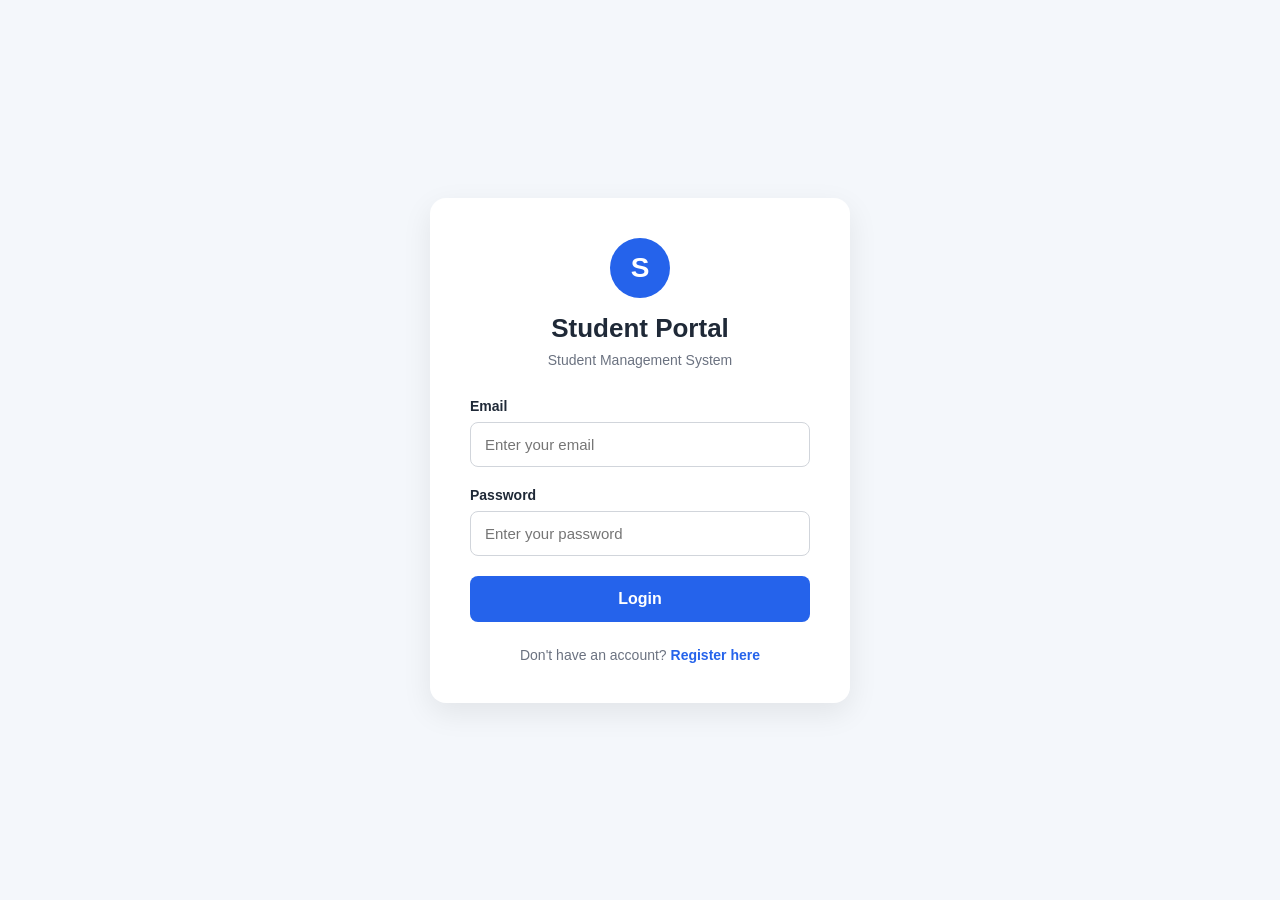
==== frontend/dashboard.html @ 6c068b97 "chore: initialize SpringBoot project" ====
<!DOCTYPE html>
<html lang="en">
<head>
    <meta charset="UTF-8">
    <meta name="viewport" content="width=device-width, initial-scale=1.0">
    <title>Student Dashboard</title>
    <link rel="stylesheet" href="css/style.css">
</head>
<body>

    <div class="dashboard">

        <header class="dashboard-header">

            <div>
                <h1>Student Dashboard</h1>
                <p>Student Management System</p>
            </div>

            <button id="logoutButton" class="btn-logout">
                Logout
            </button>

        </header>

        <main class="dashboard-content">

            <div class="welcome-section">
                <h2 id="welcomeMessage">Welcome!</h2>
                <p>Here are your student details.</p>
            </div>

            <div id="loading" class="loading">
                Loading student details...
            </div>

            <div id="studentDetails" class="student-card">

                <div class="profile-section">
                    <div id="profileInitial" class="profile-avatar">
                        S
                    </div>

                    <div>
                        <h2 id="studentName">Student Name</h2>
                        <p id="studentEmail">student@email.com</p>
                    </div>
                </div>

                <div class="details-grid">

                    <div class="detail-item">
                        <span class="detail-label">Student ID</span>
                        <span id="studentId" class="detail-value">-</span>
                    </div>

                    <div class="detail-item">
                        <span class="detail-label">Department</span>
                        <span id="studentDepartment" class="detail-value">-</span>
                    </div>

                    <div class="detail-item">
                        <span class="detail-label">Year</span>
                        <span id="studentYear" class="detail-value">-</span>
                    </div>

                    <div class="detail-item">
                        <span class="detail-label">Email</span>
                        <span id="studentEmailDetails" class="detail-value">-</span>
                    </div>

                </div>

            </div>

            <div id="errorMessage" class="message error"></div>

        </main>

    </div>

    <script src="js/dashboard.js"></script>

</body>
</html>
---- frontend/css/style.css ----
* {
    margin: 0;
    padding: 0;
    box-sizing: border-box;
}

body {
    font-family: Arial, Helvetica, sans-serif;
    background: #f4f7fb;
    color: #1f2937;
}

/* ================================
   AUTHENTICATION PAGES
================================ */

.auth-container {
    min-height: 100vh;
    display: flex;
    justify-content: center;
    align-items: center;
    padding: 20px;
}

.auth-card {
    width: 100%;
    max-width: 420px;
    background: #ffffff;
    padding: 40px;
    border-radius: 16px;
    box-shadow: 0 10px 30px rgba(0, 0, 0, 0.08);
}

.register-card {
    max-width: 480px;
}

.logo {
    text-align: center;
    margin-bottom: 30px;
}

.logo-icon {
    width: 60px;
    height: 60px;
    margin: 0 auto 15px;
    border-radius: 50%;
    display: flex;
    justify-content: center;
    align-items: center;
    background: #2563eb;
    color: #ffffff;
    font-size: 28px;
    font-weight: bold;
}

.logo h1 {
    font-size: 26px;
    margin-bottom: 8px;
}

.logo p {
    color: #6b7280;
    font-size: 14px;
}

.form-group {
    margin-bottom: 20px;
}

.form-group label {
    display: block;
    margin-bottom: 8px;
    font-size: 14px;
    font-weight: 600;
}

.form-group input,
.form-group select {
    width: 100%;
    padding: 13px 14px;
    border: 1px solid #d1d5db;
    border-radius: 8px;
    font-size: 15px;
    outline: none;
    background: #ffffff;
}

.form-group input:focus,
.form-group select:focus {
    border-color: #2563eb;
    box-shadow: 0 0 0 3px rgba(37, 99, 235, 0.1);
}

.btn-primary {
    width: 100%;
    padding: 14px;
    border: none;
    border-radius: 8px;
    background: #2563eb;
    color: #ffffff;
    font-size: 16px;
    font-weight: 600;
    cursor: pointer;
    transition: 0.2s;
}

.btn-primary:hover {
    background: #1d4ed8;
}

.btn-primary:disabled {
    background: #93c5fd;
    cursor: not-allowed;
}

.message {
    margin-top: 18px;
    padding: 12px;
    border-radius: 8px;
    text-align: center;
    font-size: 14px;
    display: none;
}

.message.success {
    display: block;
    background: #dcfce7;
    color: #166534;
}

.message.error {
    display: block;
    background: #fee2e2;
    color: #991b1b;
}

.message.info {
    display: block;
    background: #dbeafe;
    color: #1e40af;
}

.auth-footer {
    margin-top: 25px;
    text-align: center;
    font-size: 14px;
    color: #6b7280;
}

.auth-footer a {
    color: #2563eb;
    text-decoration: none;
    font-weight: 600;
}

.auth-footer a:hover {
    text-decoration: underline;
}

/* ================================
   DASHBOARD
================================ */

.dashboard {
    min-height: 100vh;
}

.dashboard-header {
    background: #ffffff;
    padding: 20px 40px;
    display: flex;
    justify-content: space-between;
    align-items: center;
    box-shadow: 0 2px 10px rgba(0, 0, 0, 0.06);
}

.dashboard-header h1 {
    font-size: 24px;
    margin-bottom: 5px;
}

.dashboard-header p {
    color: #6b7280;
    font-size: 14px;
}

.btn-logout {
    padding: 10px 20px;
    border: none;
    border-radius: 8px;
    background: #ef4444;
    color: #ffffff;
    font-size: 14px;
    font-weight: 600;
    cursor: pointer;
}

.btn-logout:hover {
    background: #dc2626;
}

.dashboard-content {
    max-width: 1000px;
    margin: 40px auto;
    padding: 0 20px;
}

.welcome-section {
    margin-bottom: 30px;
}

.welcome-section h2 {
    font-size: 28px;
    margin-bottom: 8px;
}

.welcome-section p {
    color: #6b7280;
}

.loading {
    text-align: center;
    padding: 30px;
    color: #6b7280;
}

.student-card {
    background: #ffffff;
    border-radius: 16px;
    padding: 30px;
    box-shadow: 0 10px 30px rgba(0, 0, 0, 0.06);
}

.profile-section {
    display: flex;
    align-items: center;
    gap: 20px;
    padding-bottom: 25px;
    border-bottom: 1px solid #e5e7eb;
}

.profile-avatar {
    width: 70px;
    height: 70px;
    border-radius: 50%;
    background: #2563eb;
    color: #ffffff;
    display: flex;
    justify-content: center;
    align-items: center;
    font-size: 28px;
    font-weight: bold;
}

.profile-section h2 {
    margin-bottom: 5px;
}

.profile-section p {
    color: #6b7280;
}

.details-grid {
    display: grid;
    grid-template-columns: repeat(2, 1fr);
    gap: 20px;
    margin-top: 25px;
}

.detail-item {
    padding: 18px;
    background: #f9fafb;
    border-radius: 10px;
}

.detail-label {
    display: block;
    color: #6b7280;
    font-size: 13px;
    margin-bottom: 6px;
}

.detail-value {
    font-size: 16px;
    font-weight: 600;
}

/* ================================
   RESPONSIVE DESIGN
================================ */

@media (max-width: 600px) {

    .auth-card {
        padding: 25px;
    }

    .dashboard-header {
        padding: 20px;
        flex-direction: column;
        align-items: flex-start;
        gap: 15px;
    }

    .details-grid {
        grid-template-columns: 1fr;
    }

    .student-card {
        padding: 20px;
    }

}
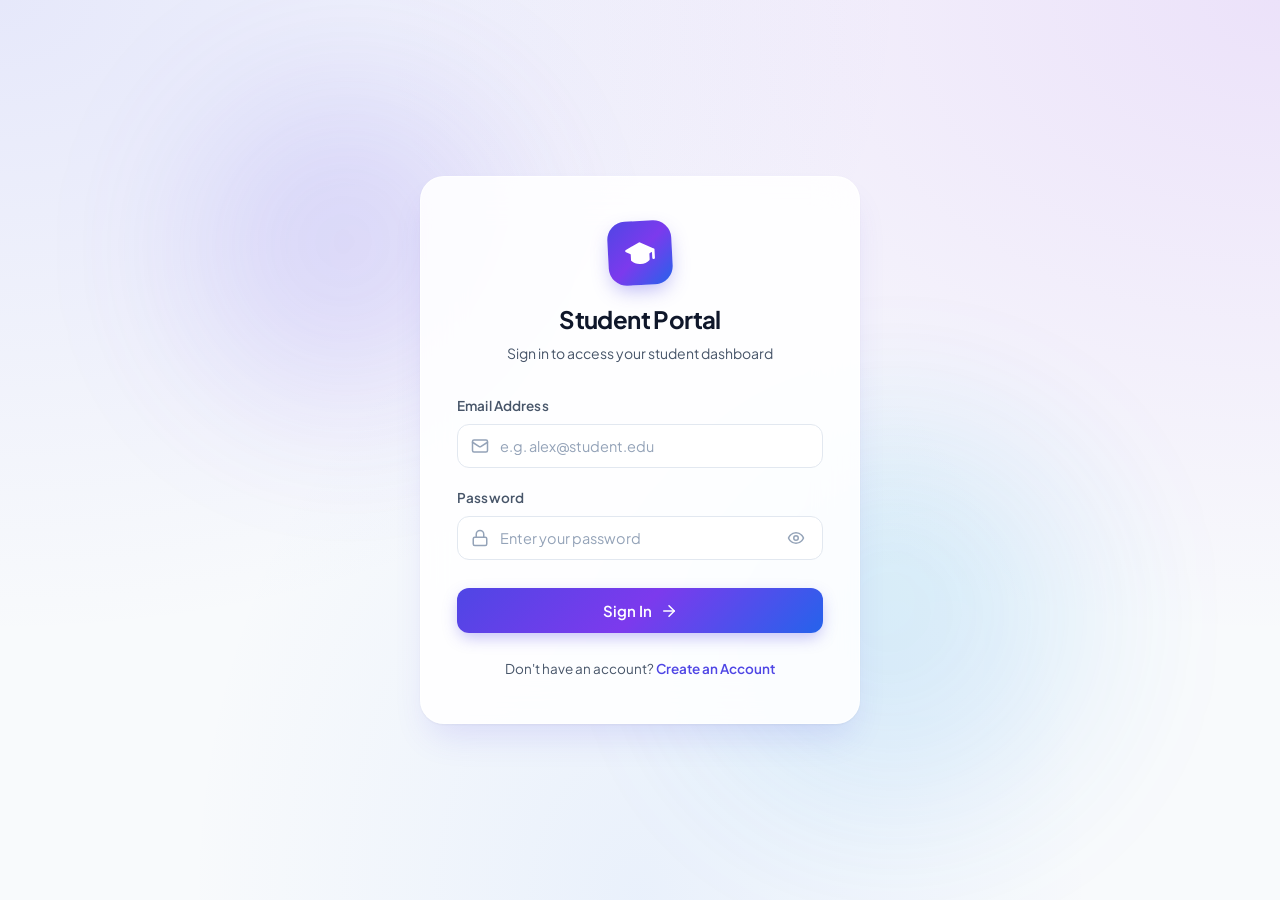
==== commit f9e56c54: "chore: enhance ui" ====
--- a/frontend/dashboard.html
+++ b/frontend/dashboard.html
@@ -3,76 +3,208 @@
 <head>
     <meta charset="UTF-8">
     <meta name="viewport" content="width=device-width, initial-scale=1.0">
-    <title>Student Dashboard</title>
+    <title>Student Portal - Dashboard</title>
     <link rel="stylesheet" href="css/style.css">
 </head>
 <body>
 
     <div class="dashboard">
 
+        <!-- Top Navigation Bar -->
         <header class="dashboard-header">
 
-            <div>
-                <h1>Student Dashboard</h1>
-                <p>Student Management System</p>
-            </div>
-
-            <button id="logoutButton" class="btn-logout">
-                Logout
-            </button>
+            <div class="brand-wrapper">
+                <div class="brand-icon">
+                    <svg viewBox="0 0 24 24" fill="none" stroke="currentColor" stroke-width="2" stroke-linecap="round" stroke-linejoin="round">
+                        <path d="M22 10v6M2 10l10-5 10 5-10 5z"></path>
+                        <path d="M6 12v5c3 3 9 3 12 0v-5"></path>
+                    </svg>
+                </div>
+                <div>
+                    <h1>Student Portal</h1>
+                    <p>Student Management System</p>
+                </div>
+            </div>
+
+            <div class="nav-actions">
+                <div class="status-badge">
+                    <span class="status-dot"></span>
+                    <span>Active Session</span>
+                </div>
+
+                <button id="logoutButton" class="btn-logout" aria-label="Sign out">
+                    <svg viewBox="0 0 24 24" fill="none" stroke="currentColor" stroke-width="2" stroke-linecap="round" stroke-linejoin="round">
+                        <path d="M9 21H5a2 2 0 0 1-2-2V5a2 2 0 0 1 2-2h4"></path>
+                        <polyline points="16 17 21 12 16 7"></polyline>
+                        <line x1="21" x2="9" y1="12" y2="12"></line>
+                    </svg>
+                    <span>Sign Out</span>
+                </button>
+            </div>
 
         </header>
 
+        <!-- Main Dashboard View -->
         <main class="dashboard-content">
 
+            <!-- Welcome Hero Section -->
             <div class="welcome-section">
-                <h2 id="welcomeMessage">Welcome!</h2>
-                <p>Here are your student details.</p>
-            </div>
-
+                <div class="welcome-text">
+                    <h2 id="welcomeMessage">Welcome!</h2>
+                    <p>Access and verify your official student credentials and records below.</p>
+                </div>
+                <div class="hero-pill-badge">
+                    <svg viewBox="0 0 24 24" width="16" height="16" fill="none" stroke="currentColor" stroke-width="2" stroke-linecap="round" stroke-linejoin="round">
+                        <rect width="18" height="18" x="3" y="4" rx="2" ry="2"></rect>
+                        <line x1="16" x2="16" y1="2" y2="6"></line>
+                        <line x1="8" x2="8" y1="2" y2="6"></line>
+                        <line x1="3" x2="21" y1="10" y2="10"></line>
+                    </svg>
+                    <span id="currentDateBadge">Academic Year 2026-2027</span>
+                </div>
+            </div>
+
+            <!-- Loading Indicator -->
             <div id="loading" class="loading">
-                Loading student details...
-            </div>
-
-            <div id="studentDetails" class="student-card">
+                <div class="spinner"></div>
+                <p>Loading your student profile...</p>
+            </div>
+
+            <!-- Student Profile Card -->
+            <div id="studentDetails" class="student-card" style="display: none;">
 
                 <div class="profile-section">
-                    <div id="profileInitial" class="profile-avatar">
-                        S
-                    </div>
-
-                    <div>
-                        <h2 id="studentName">Student Name</h2>
-                        <p id="studentEmail">student@email.com</p>
-                    </div>
-                </div>
-
+                    <div class="profile-avatar-wrapper">
+                        <div id="profileInitial" class="profile-avatar">S</div>
+                        <div class="avatar-online-badge"></div>
+                    </div>
+
+                    <div class="profile-info">
+                        <div class="profile-info-header">
+                            <h2 id="studentName">Student Name</h2>
+                            <span class="verified-tag">
+                                <svg viewBox="0 0 24 24" fill="none" stroke="currentColor" stroke-width="2.5" stroke-linecap="round" stroke-linejoin="round">
+                                    <polyline points="20 6 9 17 4 12"></polyline>
+                                </svg>
+                                Verified Student
+                            </span>
+                        </div>
+                        <p>
+                            <svg viewBox="0 0 24 24" width="15" height="15" fill="none" stroke="currentColor" stroke-width="2" stroke-linecap="round" stroke-linejoin="round">
+                                <rect width="20" height="16" x="2" y="4" rx="2"></rect>
+                                <path d="m22 7-8.97 5.7a1.94 1.94 0 0 1-2.06 0L2 7"></path>
+                            </svg>
+                            <span id="studentEmail">student@email.com</span>
+                        </p>
+                    </div>
+                </div>
+
+                <!-- Bento Grid for Details -->
                 <div class="details-grid">
 
                     <div class="detail-item">
-                        <span class="detail-label">Student ID</span>
-                        <span id="studentId" class="detail-value">-</span>
-                    </div>
-
-                    <div class="detail-item">
-                        <span class="detail-label">Department</span>
-                        <span id="studentDepartment" class="detail-value">-</span>
-                    </div>
-
-                    <div class="detail-item">
-                        <span class="detail-label">Year</span>
-                        <span id="studentYear" class="detail-value">-</span>
-                    </div>
-
-                    <div class="detail-item">
-                        <span class="detail-label">Email</span>
-                        <span id="studentEmailDetails" class="detail-value">-</span>
-                    </div>
-
-                </div>
-
-            </div>
-
+                        <div class="detail-icon-box icon-id">
+                            <svg viewBox="0 0 24 24" fill="none" stroke="currentColor" stroke-width="2" stroke-linecap="round" stroke-linejoin="round">
+                                <rect width="18" height="14" x="3" y="5" rx="2"></rect>
+                                <circle cx="9" cy="11" r="2"></circle>
+                                <path d="M15 9h2"></path>
+                                <path d="M15 13h2"></path>
+                            </svg>
+                        </div>
+                        <div class="detail-content">
+                            <span class="detail-label">Student ID</span>
+                            <span id="studentId" class="detail-value">-</span>
+                        </div>
+                    </div>
+
+                    <div class="detail-item">
+                        <div class="detail-icon-box icon-dept">
+                            <svg viewBox="0 0 24 24" fill="none" stroke="currentColor" stroke-width="2" stroke-linecap="round" stroke-linejoin="round">
+                                <path d="M22 10v6M2 10l10-5 10 5-10 5z"></path>
+                                <path d="M6 12v5c3 3 9 3 12 0v-5"></path>
+                            </svg>
+                        </div>
+                        <div class="detail-content">
+                            <span class="detail-label">Department</span>
+                            <span id="studentDepartment" class="detail-value">-</span>
+                        </div>
+                    </div>
+
+                    <div class="detail-item">
+                        <div class="detail-icon-box icon-year">
+                            <svg viewBox="0 0 24 24" fill="none" stroke="currentColor" stroke-width="2" stroke-linecap="round" stroke-linejoin="round">
+                                <rect width="18" height="18" x="3" y="4" rx="2" ry="2"></rect>
+                                <line x1="16" x2="16" y1="2" y2="6"></line>
+                                <line x1="8" x2="8" y1="2" y2="6"></line>
+                                <line x1="3" x2="21" y1="10" y2="10"></line>
+                            </svg>
+                        </div>
+                        <div class="detail-content">
+                            <span class="detail-label">Academic Year</span>
+                            <span id="studentYear" class="detail-value">-</span>
+                        </div>
+                    </div>
+
+                    <div class="detail-item">
+                        <div class="detail-icon-box icon-email">
+                            <svg viewBox="0 0 24 24" fill="none" stroke="currentColor" stroke-width="2" stroke-linecap="round" stroke-linejoin="round">
+                                <rect width="20" height="16" x="2" y="4" rx="2"></rect>
+                                <path d="m22 7-8.97 5.7a1.94 1.94 0 0 1-2.06 0L2 7"></path>
+                            </svg>
+                        </div>
+                        <div class="detail-content">
+                            <span class="detail-label">Registered Email</span>
+                            <span id="studentEmailDetails" class="detail-value">-</span>
+                        </div>
+                    </div>
+
+                </div>
+
+                <!-- Academic Metadata Highlights -->
+                <div class="portal-meta-cards">
+                    <div class="meta-card">
+                        <div class="meta-card-icon">
+                            <svg viewBox="0 0 24 24" fill="none" stroke="currentColor" stroke-width="2" stroke-linecap="round" stroke-linejoin="round">
+                                <path d="M12 22s8-4 8-10V5l-8-3-8 3v7c0 6 8 10 8 10z"></path>
+                            </svg>
+                        </div>
+                        <div class="meta-card-info">
+                            <h4>Account Status</h4>
+                            <p>Active & Enrolled</p>
+                        </div>
+                    </div>
+
+                    <div class="meta-card">
+                        <div class="meta-card-icon">
+                            <svg viewBox="0 0 24 24" fill="none" stroke="currentColor" stroke-width="2" stroke-linecap="round" stroke-linejoin="round">
+                                <circle cx="12" cy="12" r="10"></circle>
+                                <polyline points="12 6 12 12 16 14"></polyline>
+                            </svg>
+                        </div>
+                        <div class="meta-card-info">
+                            <h4>Enrollment Term</h4>
+                            <p>Full-Time Regular</p>
+                        </div>
+                    </div>
+
+                    <div class="meta-card">
+                        <div class="meta-card-icon">
+                            <svg viewBox="0 0 24 24" fill="none" stroke="currentColor" stroke-width="2" stroke-linecap="round" stroke-linejoin="round">
+                                <path d="M4 19.5v-15A2.5 2.5 0 0 1 6.5 2H20v20H6.5a2.5 2.5 0 0 1-2.5-2.5Z"></path>
+                                <path d="M6 6h10"></path>
+                                <path d="M6 10h10"></path>
+                            </svg>
+                        </div>
+                        <div class="meta-card-info">
+                            <h4>Portal Access</h4>
+                            <p>Standard Student Tier</p>
+                        </div>
+                    </div>
+                </div>
+
+            </div>
+
+            <!-- Error Banner Container -->
             <div id="errorMessage" class="message error"></div>
 
         </main>
--- a/frontend/css/style.css
+++ b/frontend/css/style.css
@@ -1,306 +1,911 @@
+@import url('https://fonts.googleapis.com/css2?family=Plus+Jakarta+Sans:wght@300;400;500;600;700;800&display=swap');
+
+/* ==========================================================================
+   CSS VARIABLES & DESIGN TOKENS
+   ========================================================================== */
+:root {
+    /* Color Palette */
+    --primary: #4f46e5;
+    --primary-hover: #4338ca;
+    --primary-light: #eef2ff;
+    --primary-glow: rgba(79, 70, 229, 0.25);
+    
+    --accent: #06b6d4;
+    --accent-gradient: linear-gradient(135deg, #4f46e5 0%, #7c3aed 50%, #2563eb 100%);
+    --bg-gradient: radial-gradient(at 0% 0%, rgba(99, 102, 241, 0.12) 0px, transparent 50%),
+                    radial-gradient(at 100% 0%, rgba(147, 51, 234, 0.12) 0px, transparent 50%),
+                    radial-gradient(at 50% 100%, rgba(59, 130, 246, 0.08) 0px, transparent 50%),
+                    #f8fafc;
+    
+    /* Surface Colors */
+    --surface-bg: rgba(255, 255, 255, 0.88);
+    --surface-solid: #ffffff;
+    --surface-subtle: #f8fafc;
+    --surface-hover: #f1f5f9;
+    
+    /* Text Hierarchy */
+    --text-primary: #0f172a;
+    --text-secondary: #475569;
+    --text-muted: #94a3b8;
+    --text-inverse: #ffffff;
+    
+    /* Border & Separators */
+    --border-subtle: #e2e8f0;
+    --border-light: rgba(255, 255, 255, 0.7);
+    --border-focus: #6366f1;
+    
+    /* Status Colors */
+    --success: #10b981;
+    --success-bg: #ecfdf5;
+    --success-border: #a7f3d0;
+    --success-text: #065f46;
+    
+    --error: #ef4444;
+    --error-bg: #fef2f2;
+    --error-border: #fecaca;
+    --error-text: #991b1b;
+    
+    --info: #3b82f6;
+    --info-bg: #eff6ff;
+    --info-border: #bfdbfe;
+    --info-text: #1e40af;
+    
+    /* Shadows */
+    --shadow-sm: 0 1px 2px 0 rgba(0, 0, 0, 0.05);
+    --shadow-md: 0 4px 6px -1px rgba(0, 0, 0, 0.07), 0 2px 4px -2px rgba(0, 0, 0, 0.05);
+    --shadow-lg: 0 10px 25px -5px rgba(15, 23, 42, 0.08), 0 8px 10px -6px rgba(15, 23, 42, 0.04);
+    --shadow-xl: 0 20px 35px -10px rgba(79, 70, 229, 0.15), 0 1px 3px 0 rgba(0, 0, 0, 0.05);
+    --shadow-card: 0 12px 30px -8px rgba(0, 0, 0, 0.07), 0 4px 12px -2px rgba(0, 0, 0, 0.03);
+
+    /* Radii */
+    --radius-sm: 8px;
+    --radius-md: 12px;
+    --radius-lg: 18px;
+    --radius-xl: 24px;
+    --radius-full: 9999px;
+    
+    /* Transitions */
+    --transition-fast: 150ms cubic-bezier(0.4, 0, 0.2, 1);
+    --transition-base: 250ms cubic-bezier(0.4, 0, 0.2, 1);
+    --transition-bounce: 350ms cubic-bezier(0.34, 1.56, 0.64, 1);
+}
+
+/* ==========================================================================
+   BASE & RESET
+   ========================================================================== */
 * {
     margin: 0;
     padding: 0;
     box-sizing: border-box;
 }
 
+html {
+    font-size: 16px;
+    scroll-behavior: smooth;
+}
+
 body {
-    font-family: Arial, Helvetica, sans-serif;
-    background: #f4f7fb;
-    color: #1f2937;
-}
-
-/* ================================
-   AUTHENTICATION PAGES
-================================ */
-
+    font-family: 'Plus Jakarta Sans', -apple-system, BlinkMacSystemFont, 'Segoe UI', Roboto, Helvetica, Arial, sans-serif;
+    background: var(--bg-gradient);
+    background-attachment: fixed;
+    color: var(--text-primary);
+    min-height: 100vh;
+    line-height: 1.5;
+    -webkit-font-smoothing: antialiased;
+    -moz-osx-font-smoothing: grayscale;
+}
+
+/* ==========================================================================
+   AUTHENTICATION LAYOUT (LOGIN & REGISTER)
+   ========================================================================== */
 .auth-container {
     min-height: 100vh;
     display: flex;
     justify-content: center;
     align-items: center;
-    padding: 20px;
+    padding: 32px 20px;
+    position: relative;
+    overflow: hidden;
+}
+
+/* Ambient background shapes */
+.auth-container::before,
+.auth-container::after {
+    content: '';
+    position: absolute;
+    border-radius: 50%;
+    filter: blur(80px);
+    z-index: 0;
+    pointer-events: none;
+    opacity: 0.6;
+}
+
+.auth-container::before {
+    width: 320px;
+    height: 320px;
+    background: linear-gradient(135deg, rgba(79, 70, 229, 0.3), rgba(124, 58, 237, 0.2));
+    top: 10%;
+    left: 15%;
+    animation: floatOrb 12s ease-in-out infinite alternate;
+}
+
+.auth-container::after {
+    width: 380px;
+    height: 380px;
+    background: linear-gradient(135deg, rgba(6, 182, 212, 0.25), rgba(59, 130, 246, 0.2));
+    bottom: 10%;
+    right: 15%;
+    animation: floatOrb 14s ease-in-out infinite alternate-reverse;
+}
+
+@keyframes floatOrb {
+    0% { transform: translate(0, 0) scale(1); }
+    100% { transform: translate(30px, -40px) scale(1.08); }
 }
 
 .auth-card {
     width: 100%;
-    max-width: 420px;
-    background: #ffffff;
-    padding: 40px;
-    border-radius: 16px;
-    box-shadow: 0 10px 30px rgba(0, 0, 0, 0.08);
+    max-width: 440px;
+    background: var(--surface-bg);
+    backdrop-filter: blur(20px);
+    -webkit-backdrop-filter: blur(20px);
+    border: 1px solid var(--border-light);
+    border-radius: var(--radius-xl);
+    padding: 44px 36px;
+    box-shadow: var(--shadow-xl);
+    position: relative;
+    z-index: 1;
+    animation: slideUpFade 0.5s ease-out;
 }
 
 .register-card {
-    max-width: 480px;
-}
-
+    max-width: 520px;
+}
+
+@keyframes slideUpFade {
+    from {
+        opacity: 0;
+        transform: translateY(20px);
+    }
+    to {
+        opacity: 1;
+        transform: translateY(0);
+    }
+}
+
+/* Brand Logo */
 .logo {
     text-align: center;
-    margin-bottom: 30px;
+    margin-bottom: 32px;
 }
 
 .logo-icon {
-    width: 60px;
-    height: 60px;
-    margin: 0 auto 15px;
-    border-radius: 50%;
-    display: flex;
-    justify-content: center;
-    align-items: center;
-    background: #2563eb;
-    color: #ffffff;
-    font-size: 28px;
-    font-weight: bold;
+    width: 64px;
+    height: 64px;
+    margin: 0 auto 16px;
+    border-radius: var(--radius-lg);
+    display: flex;
+    justify-content: center;
+    align-items: center;
+    background: var(--accent-gradient);
+    color: var(--text-inverse);
+    font-size: 26px;
+    font-weight: 800;
+    box-shadow: 0 8px 20px -4px rgba(79, 70, 229, 0.4);
+    transform: rotate(-3deg);
+    transition: transform var(--transition-bounce);
+}
+
+.logo-icon:hover {
+    transform: rotate(0deg) scale(1.06);
+}
+
+.logo-icon svg {
+    width: 32px;
+    height: 32px;
+    fill: currentColor;
 }
 
 .logo h1 {
-    font-size: 26px;
-    margin-bottom: 8px;
+    font-size: 24px;
+    font-weight: 700;
+    color: var(--text-primary);
+    letter-spacing: -0.025em;
+    margin-bottom: 6px;
 }
 
 .logo p {
-    color: #6b7280;
+    color: var(--text-secondary);
     font-size: 14px;
-}
-
+    font-weight: 400;
+}
+
+/* ==========================================================================
+   FORM CONTROLS & INPUTS
+   ========================================================================== */
 .form-group {
     margin-bottom: 20px;
+    position: relative;
 }
 
 .form-group label {
     display: block;
     margin-bottom: 8px;
-    font-size: 14px;
+    font-size: 13.5px;
     font-weight: 600;
+    color: var(--text-secondary);
+    letter-spacing: 0.01em;
+}
+
+.input-wrapper {
+    position: relative;
+    display: flex;
+    align-items: center;
+}
+
+.input-icon {
+    position: absolute;
+    left: 14px;
+    top: 50%;
+    transform: translateY(-50%);
+    color: var(--text-muted);
+    display: flex;
+    align-items: center;
+    justify-content: center;
+    pointer-events: none;
+    transition: color var(--transition-fast);
+}
+
+.input-icon svg {
+    width: 18px;
+    height: 18px;
 }
 
 .form-group input,
 .form-group select {
     width: 100%;
-    padding: 13px 14px;
-    border: 1px solid #d1d5db;
-    border-radius: 8px;
-    font-size: 15px;
+    padding: 12px 14px;
+    font-family: inherit;
+    font-size: 14.5px;
+    color: var(--text-primary);
+    background: #ffffff;
+    border: 1.5px solid var(--border-subtle);
+    border-radius: var(--radius-md);
     outline: none;
-    background: #ffffff;
+    transition: all var(--transition-base);
+}
+
+/* Accommodate icons if wrapper used */
+.input-wrapper input,
+.input-wrapper select {
+    padding-left: 42px;
+}
+
+.input-wrapper.has-toggle input {
+    padding-right: 44px;
+}
+
+.form-group input::placeholder {
+    color: var(--text-muted);
+    font-weight: 400;
+}
+
+.form-group select {
+    appearance: none;
+    -webkit-appearance: none;
+    cursor: pointer;
+    background-image: url("data:image/svg+xml,%3Csvg xmlns='http://www.w3.org/2000/svg' fill='none' viewBox='0 0 24 24' stroke='%2364748b'%3E%3Cpath stroke-linecap='round' stroke-linejoin='round' stroke-width='2' d='M19 9l-7 7-7-7'%3E%3C/path%3E%3C/svg%3E");
+    background-repeat: no-repeat;
+    background-position: right 14px center;
+    background-size: 16px;
+    padding-right: 40px;
+}
+
+.form-group input:hover,
+.form-group select:hover {
+    border-color: #cbd5e1;
 }
 
 .form-group input:focus,
 .form-group select:focus {
-    border-color: #2563eb;
-    box-shadow: 0 0 0 3px rgba(37, 99, 235, 0.1);
-}
-
+    border-color: var(--primary);
+    background: #ffffff;
+    box-shadow: 0 0 0 4px var(--primary-glow);
+}
+
+.form-group input:focus ~ .input-icon,
+.form-group select:focus ~ .input-icon {
+    color: var(--primary);
+}
+
+/* Password Visibility Toggle Button */
+.password-toggle-btn {
+    position: absolute;
+    right: 12px;
+    top: 50%;
+    transform: translateY(-50%);
+    background: none;
+    border: none;
+    padding: 6px;
+    cursor: pointer;
+    color: var(--text-muted);
+    border-radius: var(--radius-sm);
+    display: flex;
+    align-items: center;
+    justify-content: center;
+    transition: color var(--transition-fast), background var(--transition-fast);
+}
+
+.password-toggle-btn:hover {
+    color: var(--text-primary);
+    background: var(--surface-hover);
+}
+
+.password-toggle-btn svg {
+    width: 18px;
+    height: 18px;
+}
+
+/* Form Row for 2-column input layouts */
+.form-row {
+    display: grid;
+    grid-template-columns: 1fr 1fr;
+    gap: 16px;
+}
+
+/* ==========================================================================
+   BUTTONS
+   ========================================================================== */
 .btn-primary {
     width: 100%;
-    padding: 14px;
+    padding: 13px 24px;
+    font-family: inherit;
+    font-size: 15px;
+    font-weight: 600;
+    color: var(--text-inverse);
+    background: var(--accent-gradient);
     border: none;
-    border-radius: 8px;
-    background: #2563eb;
+    border-radius: var(--radius-md);
+    cursor: pointer;
+    box-shadow: 0 6px 16px -2px rgba(79, 70, 229, 0.35);
+    transition: all var(--transition-base);
+    display: inline-flex;
+    align-items: center;
+    justify-content: center;
+    gap: 8px;
+    margin-top: 8px;
+}
+
+.btn-primary:hover {
+    transform: translateY(-2px);
+    box-shadow: 0 10px 22px -3px rgba(79, 70, 229, 0.45);
+    filter: brightness(1.03);
+}
+
+.btn-primary:active {
+    transform: translateY(0);
+    box-shadow: 0 4px 10px -2px rgba(79, 70, 229, 0.3);
+}
+
+.btn-primary:disabled {
+    opacity: 0.65;
+    cursor: not-allowed;
+    transform: none;
+    box-shadow: none;
+}
+
+.btn-logout {
+    padding: 9px 18px;
+    font-family: inherit;
+    font-size: 13.5px;
+    font-weight: 600;
+    color: #b91c1c;
+    background: #fef2f2;
+    border: 1px solid #fecaca;
+    border-radius: var(--radius-md);
+    cursor: pointer;
+    transition: all var(--transition-base);
+    display: inline-flex;
+    align-items: center;
+    gap: 8px;
+}
+
+.btn-logout:hover {
+    background: #ef4444;
+    border-color: #ef4444;
     color: #ffffff;
-    font-size: 16px;
-    font-weight: 600;
-    cursor: pointer;
-    transition: 0.2s;
-}
-
-.btn-primary:hover {
-    background: #1d4ed8;
-}
-
-.btn-primary:disabled {
-    background: #93c5fd;
-    cursor: not-allowed;
-}
-
+    box-shadow: 0 4px 12px -1px rgba(239, 68, 68, 0.3);
+    transform: translateY(-1px);
+}
+
+.btn-logout svg {
+    width: 16px;
+    height: 16px;
+}
+
+/* ==========================================================================
+   STATUS & FEEDBACK MESSAGES
+   ========================================================================== */
 .message {
     margin-top: 18px;
-    padding: 12px;
-    border-radius: 8px;
+    padding: 12px 16px;
+    border-radius: var(--radius-md);
+    font-size: 13.5px;
+    font-weight: 500;
+    display: none;
+    animation: messageFadeIn 0.3s ease-out;
+}
+
+@keyframes messageFadeIn {
+    from {
+        opacity: 0;
+        transform: translateY(-6px);
+    }
+    to {
+        opacity: 1;
+        transform: translateY(0);
+    }
+}
+
+.message.success {
+    display: flex;
+    align-items: center;
+    justify-content: center;
+    gap: 8px;
+    background: var(--success-bg);
+    color: var(--success-text);
+    border: 1px solid var(--success-border);
+}
+
+.message.error {
+    display: flex;
+    align-items: center;
+    justify-content: center;
+    gap: 8px;
+    background: var(--error-bg);
+    color: var(--error-text);
+    border: 1px solid var(--error-border);
+}
+
+.message.info {
+    display: flex;
+    align-items: center;
+    justify-content: center;
+    gap: 8px;
+    background: var(--info-bg);
+    color: var(--info-text);
+    border: 1px solid var(--info-border);
+}
+
+/* Footer note & links */
+.auth-footer {
+    margin-top: 26px;
     text-align: center;
-    font-size: 14px;
-    display: none;
-}
-
-.message.success {
-    display: block;
-    background: #dcfce7;
-    color: #166534;
-}
-
-.message.error {
-    display: block;
-    background: #fee2e2;
-    color: #991b1b;
-}
-
-.message.info {
-    display: block;
-    background: #dbeafe;
-    color: #1e40af;
-}
-
-.auth-footer {
-    margin-top: 25px;
-    text-align: center;
-    font-size: 14px;
-    color: #6b7280;
+    font-size: 13.5px;
+    color: var(--text-secondary);
 }
 
 .auth-footer a {
-    color: #2563eb;
+    color: var(--primary);
     text-decoration: none;
     font-weight: 600;
+    transition: color var(--transition-fast);
 }
 
 .auth-footer a:hover {
+    color: var(--primary-hover);
     text-decoration: underline;
 }
 
-/* ================================
-   DASHBOARD
-================================ */
-
+/* ==========================================================================
+   DASHBOARD PORTAL LAYOUT
+   ========================================================================== */
 .dashboard {
     min-height: 100vh;
-}
-
+    display: flex;
+    flex-direction: column;
+}
+
+/* Top Navbar */
 .dashboard-header {
-    background: #ffffff;
-    padding: 20px 40px;
+    background: rgba(255, 255, 255, 0.85);
+    backdrop-filter: blur(16px);
+    -webkit-backdrop-filter: blur(16px);
+    border-bottom: 1px solid var(--border-subtle);
+    padding: 16px 36px;
     display: flex;
     justify-content: space-between;
     align-items: center;
-    box-shadow: 0 2px 10px rgba(0, 0, 0, 0.06);
+    position: sticky;
+    top: 0;
+    z-index: 100;
+}
+
+.brand-wrapper {
+    display: flex;
+    align-items: center;
+    gap: 14px;
+}
+
+.brand-icon {
+    width: 42px;
+    height: 42px;
+    border-radius: var(--radius-md);
+    background: var(--accent-gradient);
+    color: var(--text-inverse);
+    display: flex;
+    align-items: center;
+    justify-content: center;
+    font-size: 20px;
+    font-weight: 800;
+    box-shadow: 0 4px 12px -2px rgba(79, 70, 229, 0.35);
+}
+
+.brand-icon svg {
+    width: 22px;
+    height: 22px;
 }
 
 .dashboard-header h1 {
-    font-size: 24px;
-    margin-bottom: 5px;
+    font-size: 18px;
+    font-weight: 700;
+    color: var(--text-primary);
+    line-height: 1.2;
 }
 
 .dashboard-header p {
-    color: #6b7280;
-    font-size: 14px;
-}
-
-.btn-logout {
-    padding: 10px 20px;
-    border: none;
-    border-radius: 8px;
-    background: #ef4444;
+    color: var(--text-muted);
+    font-size: 12.5px;
+    font-weight: 500;
+}
+
+.nav-actions {
+    display: flex;
+    align-items: center;
+    gap: 16px;
+}
+
+.status-badge {
+    display: inline-flex;
+    align-items: center;
+    gap: 6px;
+    padding: 6px 12px;
+    background: #ecfdf5;
+    color: #065f46;
+    border: 1px solid #a7f3d0;
+    border-radius: var(--radius-full);
+    font-size: 12px;
+    font-weight: 600;
+}
+
+.status-dot {
+    width: 8px;
+    height: 8px;
+    border-radius: 50%;
+    background: #10b981;
+    box-shadow: 0 0 0 3px rgba(16, 185, 129, 0.2);
+    animation: pulseDot 2s infinite;
+}
+
+@keyframes pulseDot {
+    0%, 100% { transform: scale(1); opacity: 1; }
+    50% { transform: scale(1.2); opacity: 0.75; }
+}
+
+/* Dashboard Content Area */
+.dashboard-content {
+    max-width: 1040px;
+    width: 100%;
+    margin: 32px auto;
+    padding: 0 24px 48px;
+    flex: 1;
+}
+
+/* Hero Welcome Section */
+.welcome-section {
+    background: linear-gradient(135deg, #4338ca 0%, #4f46e5 45%, #6366f1 100%);
+    border-radius: var(--radius-xl);
+    padding: 32px 36px;
+    color: var(--text-inverse);
+    box-shadow: 0 16px 32px -8px rgba(79, 70, 229, 0.25);
+    margin-bottom: 28px;
+    position: relative;
+    overflow: hidden;
+    display: flex;
+    justify-content: space-between;
+    align-items: center;
+}
+
+.welcome-section::after {
+    content: '';
+    position: absolute;
+    right: -40px;
+    top: -40px;
+    width: 220px;
+    height: 220px;
+    border-radius: 50%;
+    background: radial-gradient(circle, rgba(255, 255, 255, 0.15) 0%, transparent 70%);
+    pointer-events: none;
+}
+
+.welcome-text h2 {
+    font-size: 26px;
+    font-weight: 800;
+    letter-spacing: -0.02em;
+    margin-bottom: 6px;
     color: #ffffff;
-    font-size: 14px;
+}
+
+.welcome-text p {
+    color: #e0e7ff;
+    font-size: 14.5px;
+    font-weight: 400;
+}
+
+.hero-pill-badge {
+    background: rgba(255, 255, 255, 0.18);
+    backdrop-filter: blur(10px);
+    border: 1px solid rgba(255, 255, 255, 0.3);
+    padding: 8px 16px;
+    border-radius: var(--radius-full);
+    font-size: 13px;
     font-weight: 600;
-    cursor: pointer;
-}
-
-.btn-logout:hover {
-    background: #dc2626;
-}
-
-.dashboard-content {
-    max-width: 1000px;
-    margin: 40px auto;
-    padding: 0 20px;
-}
-
-.welcome-section {
-    margin-bottom: 30px;
-}
-
-.welcome-section h2 {
-    font-size: 28px;
-    margin-bottom: 8px;
-}
-
-.welcome-section p {
-    color: #6b7280;
-}
-
+    color: #ffffff;
+    display: inline-flex;
+    align-items: center;
+    gap: 8px;
+    white-space: nowrap;
+}
+
+/* Loading State Animation */
 .loading {
     text-align: center;
-    padding: 30px;
-    color: #6b7280;
-}
-
+    padding: 60px 20px;
+    color: var(--text-secondary);
+    font-weight: 500;
+    display: flex;
+    flex-direction: column;
+    align-items: center;
+    gap: 16px;
+}
+
+.spinner {
+    width: 44px;
+    height: 44px;
+    border: 3.5px solid var(--border-subtle);
+    border-top-color: var(--primary);
+    border-radius: 50%;
+    animation: spin 0.8s linear infinite;
+}
+
+@keyframes spin {
+    to { transform: rotate(360deg); }
+}
+
+/* Student Profile & Details Card */
 .student-card {
-    background: #ffffff;
-    border-radius: 16px;
-    padding: 30px;
-    box-shadow: 0 10px 30px rgba(0, 0, 0, 0.06);
+    background: var(--surface-solid);
+    border-radius: var(--radius-xl);
+    padding: 36px;
+    border: 1px solid var(--border-subtle);
+    box-shadow: var(--shadow-card);
+    animation: slideUpFade 0.4s ease-out;
 }
 
 .profile-section {
     display: flex;
     align-items: center;
-    gap: 20px;
-    padding-bottom: 25px;
-    border-bottom: 1px solid #e5e7eb;
+    gap: 24px;
+    padding-bottom: 28px;
+    border-bottom: 1px solid var(--border-subtle);
+}
+
+.profile-avatar-wrapper {
+    position: relative;
 }
 
 .profile-avatar {
-    width: 70px;
-    height: 70px;
+    width: 80px;
+    height: 80px;
+    border-radius: var(--radius-xl);
+    background: var(--accent-gradient);
+    color: var(--text-inverse);
+    display: flex;
+    justify-content: center;
+    align-items: center;
+    font-size: 32px;
+    font-weight: 800;
+    box-shadow: 0 8px 24px -4px rgba(79, 70, 229, 0.35);
+    border: 3px solid #ffffff;
+}
+
+.avatar-online-badge {
+    position: absolute;
+    bottom: -2px;
+    right: -2px;
+    width: 18px;
+    height: 18px;
+    background: #10b981;
+    border: 3px solid #ffffff;
     border-radius: 50%;
-    background: #2563eb;
-    color: #ffffff;
-    display: flex;
-    justify-content: center;
-    align-items: center;
-    font-size: 28px;
-    font-weight: bold;
-}
-
-.profile-section h2 {
-    margin-bottom: 5px;
-}
-
-.profile-section p {
-    color: #6b7280;
-}
-
+}
+
+.profile-info {
+    flex: 1;
+}
+
+.profile-info-header {
+    display: flex;
+    align-items: center;
+    gap: 12px;
+    margin-bottom: 6px;
+    flex-wrap: wrap;
+}
+
+.profile-info h2 {
+    font-size: 22px;
+    font-weight: 700;
+    color: var(--text-primary);
+    letter-spacing: -0.01em;
+}
+
+.verified-tag {
+    display: inline-flex;
+    align-items: center;
+    gap: 4px;
+    padding: 3px 10px;
+    background: #eef2ff;
+    color: #4338ca;
+    border-radius: var(--radius-full);
+    font-size: 11.5px;
+    font-weight: 700;
+    text-transform: uppercase;
+    letter-spacing: 0.04em;
+}
+
+.verified-tag svg {
+    width: 13px;
+    height: 13px;
+}
+
+.profile-info p {
+    color: var(--text-secondary);
+    font-size: 14.5px;
+    display: flex;
+    align-items: center;
+    gap: 6px;
+}
+
+/* Bento Details Grid */
 .details-grid {
     display: grid;
     grid-template-columns: repeat(2, 1fr);
     gap: 20px;
-    margin-top: 25px;
+    margin-top: 28px;
 }
 
 .detail-item {
-    padding: 18px;
-    background: #f9fafb;
-    border-radius: 10px;
+    padding: 20px 22px;
+    background: var(--surface-subtle);
+    border: 1px solid var(--border-subtle);
+    border-radius: var(--radius-lg);
+    display: flex;
+    align-items: center;
+    gap: 18px;
+    transition: all var(--transition-base);
+}
+
+.detail-item:hover {
+    background: #ffffff;
+    border-color: #cbd5e1;
+    box-shadow: var(--shadow-md);
+    transform: translateY(-2px);
+}
+
+.detail-icon-box {
+    width: 46px;
+    height: 46px;
+    border-radius: var(--radius-md);
+    display: flex;
+    align-items: center;
+    justify-content: center;
+    flex-shrink: 0;
+}
+
+.icon-id { background: #eef2ff; color: #4f46e5; }
+.icon-dept { background: #ecfeff; color: #0891b2; }
+.icon-year { background: #fef3c7; color: #d97706; }
+.icon-email { background: #f0fdf4; color: #16a34a; }
+
+.detail-icon-box svg {
+    width: 22px;
+    height: 22px;
+}
+
+.detail-content {
+    flex: 1;
+    min-width: 0;
 }
 
 .detail-label {
     display: block;
-    color: #6b7280;
-    font-size: 13px;
-    margin-bottom: 6px;
+    color: var(--text-muted);
+    font-size: 12.5px;
+    font-weight: 600;
+    text-transform: uppercase;
+    letter-spacing: 0.05em;
+    margin-bottom: 4px;
 }
 
 .detail-value {
     font-size: 16px;
+    font-weight: 700;
+    color: var(--text-primary);
+    word-break: break-word;
+}
+
+/* Additional Portal Information Banner */
+.portal-meta-cards {
+    display: grid;
+    grid-template-columns: repeat(3, 1fr);
+    gap: 16px;
+    margin-top: 24px;
+}
+
+.meta-card {
+    background: #ffffff;
+    border: 1px solid var(--border-subtle);
+    border-radius: var(--radius-md);
+    padding: 16px;
+    display: flex;
+    align-items: center;
+    gap: 12px;
+}
+
+.meta-card-icon {
+    width: 36px;
+    height: 36px;
+    border-radius: var(--radius-sm);
+    background: var(--surface-subtle);
+    color: var(--text-secondary);
+    display: flex;
+    align-items: center;
+    justify-content: center;
+}
+
+.meta-card-icon svg {
+    width: 18px;
+    height: 18px;
+}
+
+.meta-card-info h4 {
+    font-size: 13px;
     font-weight: 600;
-}
-
-/* ================================
-   RESPONSIVE DESIGN
-================================ */
-
-@media (max-width: 600px) {
-
-    .auth-card {
-        padding: 25px;
-    }
-
+    color: var(--text-primary);
+}
+
+.meta-card-info p {
+    font-size: 12px;
+    color: var(--text-muted);
+}
+
+/* ==========================================================================
+   RESPONSIVE DESIGN (MEDIA QUERIES)
+   ========================================================================== */
+@media (max-width: 768px) {
     .dashboard-header {
-        padding: 20px;
+        padding: 16px 20px;
+    }
+
+    .welcome-section {
         flex-direction: column;
         align-items: flex-start;
-        gap: 15px;
+        gap: 16px;
+        padding: 24px;
+    }
+
+    .portal-meta-cards {
+        grid-template-columns: 1fr;
     }
 
     .details-grid {
@@ -308,7 +913,48 @@
     }
 
     .student-card {
-        padding: 20px;
-    }
-
+        padding: 24px;
+    }
+}
+
+@media (max-width: 580px) {
+    .auth-card {
+        padding: 32px 20px;
+        border-radius: var(--radius-lg);
+    }
+
+    .form-row {
+        grid-template-columns: 1fr;
+        gap: 0;
+    }
+
+    .dashboard-header {
+        flex-direction: column;
+        align-items: flex-start;
+        gap: 14px;
+    }
+
+    .nav-actions {
+        width: 100%;
+        justify-content: space-between;
+    }
+
+    .profile-section {
+        flex-direction: column;
+        text-align: center;
+        align-items: center;
+    }
+
+    .profile-info-header {
+        justify-content: center;
+    }
+
+    .profile-info p {
+        justify-content: center;
+    }
+
+    .dashboard-content {
+        padding: 0 16px 32px;
+        margin-top: 20px;
+    }
 }
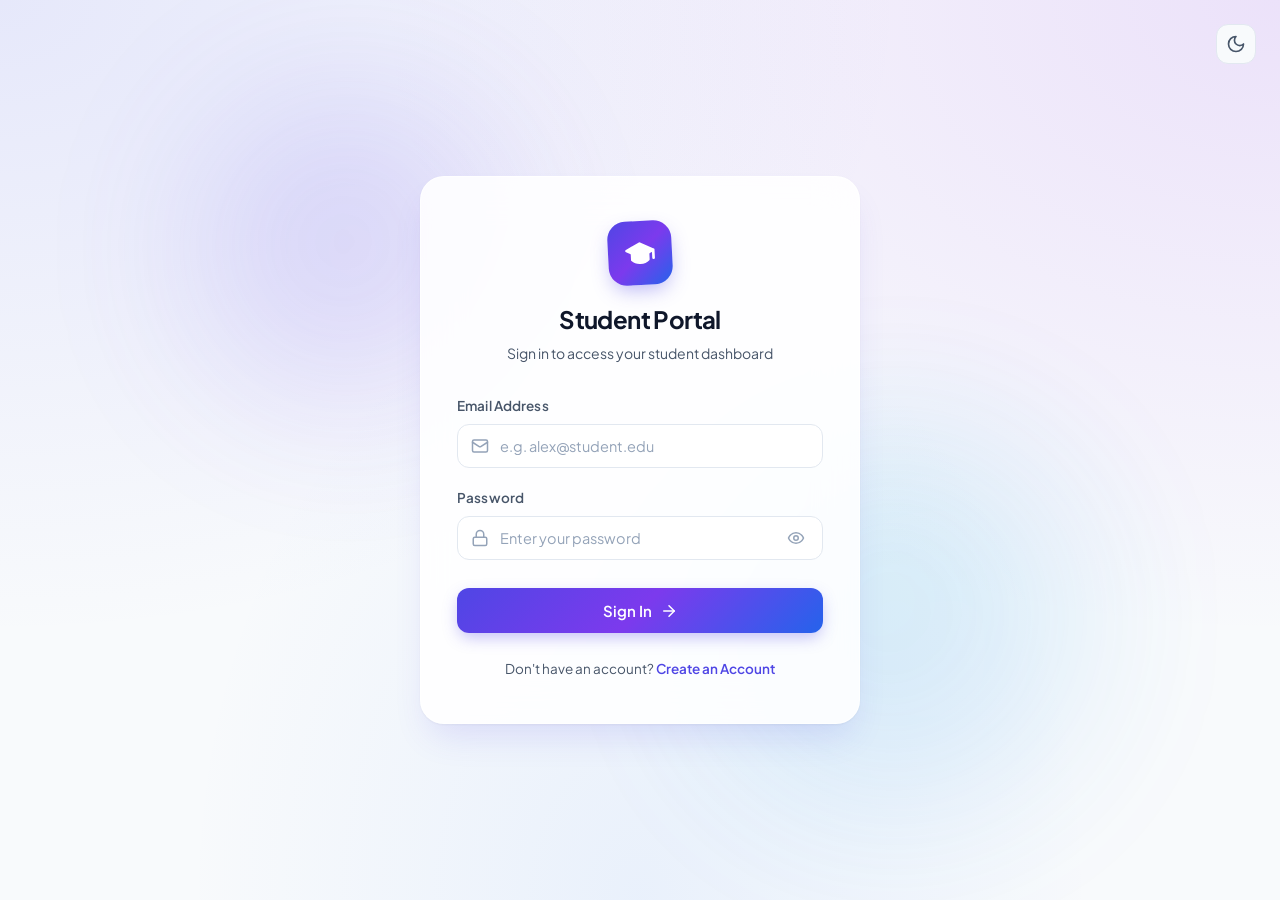
==== commit 997fc6b6: "fix: login error" ====
--- a/frontend/dashboard.html
+++ b/frontend/dashboard.html
@@ -5,6 +5,7 @@
     <meta name="viewport" content="width=device-width, initial-scale=1.0">
     <title>Student Portal - Dashboard</title>
     <link rel="stylesheet" href="css/style.css">
+    <script src="js/theme.js"></script>
 </head>
 <body>
 
@@ -27,6 +28,23 @@
             </div>
 
             <div class="nav-actions">
+                <button type="button" class="theme-toggle-btn" aria-label="Toggle theme">
+                    <svg class="sun-icon" viewBox="0 0 24 24" fill="none" stroke="currentColor" stroke-width="2" stroke-linecap="round" stroke-linejoin="round">
+                        <circle cx="12" cy="12" r="4"></circle>
+                        <path d="M12 2v2"></path>
+                        <path d="M12 20v2"></path>
+                        <path d="m4.93 4.93 1.41 1.41"></path>
+                        <path d="m17.66 17.66 1.41 1.41"></path>
+                        <path d="M2 12h2"></path>
+                        <path d="M20 12h2"></path>
+                        <path d="m6.34 17.66-1.41 1.41"></path>
+                        <path d="m19.07 4.93-1.41 1.41"></path>
+                    </svg>
+                    <svg class="moon-icon" viewBox="0 0 24 24" fill="none" stroke="currentColor" stroke-width="2" stroke-linecap="round" stroke-linejoin="round">
+                        <path d="M12 3a6 6 0 0 0 9 9 9 9 0 1 1-9-9Z"></path>
+                    </svg>
+                </button>
+
                 <div class="status-badge">
                     <span class="status-dot"></span>
                     <span>Active Session</span>
--- a/frontend/css/style.css
+++ b/frontend/css/style.css
@@ -1,7 +1,7 @@
 @import url('https://fonts.googleapis.com/css2?family=Plus+Jakarta+Sans:wght@300;400;500;600;700;800&display=swap');
 
 /* ==========================================================================
-   CSS VARIABLES & DESIGN TOKENS
+   CSS VARIABLES & DESIGN TOKENS (LIGHT THEME DEFAULT)
    ========================================================================== */
 :root {
     /* Color Palette */
@@ -22,6 +22,7 @@
     --surface-solid: #ffffff;
     --surface-subtle: #f8fafc;
     --surface-hover: #f1f5f9;
+    --surface-input: #ffffff;
     
     /* Text Hierarchy */
     --text-primary: #0f172a;
@@ -68,6 +69,67 @@
     --transition-fast: 150ms cubic-bezier(0.4, 0, 0.2, 1);
     --transition-base: 250ms cubic-bezier(0.4, 0, 0.2, 1);
     --transition-bounce: 350ms cubic-bezier(0.34, 1.56, 0.64, 1);
+    
+    /* Select chevron color */
+    --select-chevron: "%2364748b";
+}
+
+/* ==========================================================================
+   DARK THEME VARIABLES
+   ========================================================================== */
+[data-theme="dark"] {
+    --primary: #6366f1;
+    --primary-hover: #4f46e5;
+    --primary-light: rgba(99, 102, 241, 0.15);
+    --primary-glow: rgba(99, 102, 241, 0.35);
+    
+    --bg-gradient: radial-gradient(at 0% 0%, rgba(99, 102, 241, 0.15) 0px, transparent 50%),
+                    radial-gradient(at 100% 0%, rgba(147, 51, 234, 0.15) 0px, transparent 50%),
+                    radial-gradient(at 50% 100%, rgba(59, 130, 246, 0.1) 0px, transparent 50%),
+                    #090d16;
+    
+    /* Dark Surfaces */
+    --surface-bg: rgba(17, 24, 39, 0.85);
+    --surface-solid: #111827;
+    --surface-subtle: #1f2937;
+    --surface-hover: #374151;
+    --surface-input: #0f172a;
+    
+    /* Text Hierarchy */
+    --text-primary: #f8fafc;
+    --text-secondary: #cbd5e1;
+    --text-muted: #64748b;
+    --text-inverse: #ffffff;
+    
+    /* Border & Separators */
+    --border-subtle: #1e293b;
+    --border-light: rgba(255, 255, 255, 0.08);
+    --border-focus: #818cf8;
+    
+    /* Status Colors */
+    --success: #34d399;
+    --success-bg: rgba(6, 95, 70, 0.25);
+    --success-border: rgba(52, 211, 153, 0.3);
+    --success-text: #6ee7b7;
+    
+    --error: #f87171;
+    --error-bg: rgba(153, 27, 27, 0.25);
+    --error-border: rgba(248, 113, 113, 0.3);
+    --error-text: #fca5a5;
+    
+    --info: #60a5fa;
+    --info-bg: rgba(30, 64, 175, 0.25);
+    --info-border: rgba(96, 165, 250, 0.3);
+    --info-text: #93c5fd;
+    
+    /* Shadows */
+    --shadow-sm: 0 1px 2px 0 rgba(0, 0, 0, 0.4);
+    --shadow-md: 0 4px 6px -1px rgba(0, 0, 0, 0.5), 0 2px 4px -2px rgba(0, 0, 0, 0.4);
+    --shadow-lg: 0 10px 25px -5px rgba(0, 0, 0, 0.6), 0 8px 10px -6px rgba(0, 0, 0, 0.4);
+    --shadow-xl: 0 20px 35px -10px rgba(0, 0, 0, 0.7), 0 1px 3px 0 rgba(0, 0, 0, 0.4);
+    --shadow-card: 0 12px 30px -8px rgba(0, 0, 0, 0.5), 0 4px 12px -2px rgba(0, 0, 0, 0.3);
+
+    --select-chevron: "%2394a3b8";
 }
 
 /* ==========================================================================
@@ -82,6 +144,7 @@
 html {
     font-size: 16px;
     scroll-behavior: smooth;
+    transition: background-color var(--transition-base), color var(--transition-base);
 }
 
 body {
@@ -93,6 +156,60 @@
     line-height: 1.5;
     -webkit-font-smoothing: antialiased;
     -moz-osx-font-smoothing: grayscale;
+    transition: background var(--transition-base), color var(--transition-base);
+}
+
+/* ==========================================================================
+   THEME TOGGLE BUTTON
+   ========================================================================== */
+.theme-toggle-btn {
+    width: 40px;
+    height: 40px;
+    border-radius: var(--radius-md);
+    background: var(--surface-subtle);
+    border: 1px solid var(--border-subtle);
+    color: var(--text-secondary);
+    display: inline-flex;
+    align-items: center;
+    justify-content: center;
+    cursor: pointer;
+    transition: all var(--transition-base);
+    flex-shrink: 0;
+}
+
+.theme-toggle-btn:hover {
+    background: var(--surface-hover);
+    color: var(--primary);
+    transform: rotate(15deg) scale(1.05);
+    border-color: var(--border-focus);
+}
+
+.theme-toggle-btn svg {
+    width: 20px;
+    height: 20px;
+}
+
+/* Sun & Moon display based on theme */
+.theme-toggle-btn .sun-icon {
+    display: none;
+}
+.theme-toggle-btn .moon-icon {
+    display: block;
+}
+
+[data-theme="dark"] .theme-toggle-btn .sun-icon {
+    display: block;
+}
+[data-theme="dark"] .theme-toggle-btn .moon-icon {
+    display: none;
+}
+
+/* Floating theme switch for auth pages */
+.auth-theme-toggle {
+    position: absolute;
+    top: 24px;
+    right: 24px;
+    z-index: 10;
 }
 
 /* ==========================================================================
@@ -136,6 +253,14 @@
     bottom: 10%;
     right: 15%;
     animation: floatOrb 14s ease-in-out infinite alternate-reverse;
+}
+
+[data-theme="dark"] .auth-container::before {
+    opacity: 0.35;
+}
+
+[data-theme="dark"] .auth-container::after {
+    opacity: 0.35;
 }
 
 @keyframes floatOrb {
@@ -268,7 +393,7 @@
     font-family: inherit;
     font-size: 14.5px;
     color: var(--text-primary);
-    background: #ffffff;
+    background: var(--surface-input);
     border: 1.5px solid var(--border-subtle);
     border-radius: var(--radius-md);
     outline: none;
@@ -294,22 +419,27 @@
     appearance: none;
     -webkit-appearance: none;
     cursor: pointer;
-    background-image: url("data:image/svg+xml,%3Csvg xmlns='http://www.w3.org/2000/svg' fill='none' viewBox='0 0 24 24' stroke='%2364748b'%3E%3Cpath stroke-linecap='round' stroke-linejoin='round' stroke-width='2' d='M19 9l-7 7-7-7'%3E%3C/path%3E%3C/svg%3E");
+    background-image: url("data:image/svg+xml,%3Csvg xmlns='http://www.w3.org/2000/svg' fill='none' viewBox='0 0 24 24' stroke='%2394a3b8'%3E%3Cpath stroke-linecap='round' stroke-linejoin='round' stroke-width='2' d='M19 9l-7 7-7-7'%3E%3C/path%3E%3C/svg%3E");
     background-repeat: no-repeat;
     background-position: right 14px center;
     background-size: 16px;
     padding-right: 40px;
 }
 
+.form-group select option {
+    background: var(--surface-solid);
+    color: var(--text-primary);
+}
+
 .form-group input:hover,
 .form-group select:hover {
-    border-color: #cbd5e1;
+    border-color: #64748b;
 }
 
 .form-group input:focus,
 .form-group select:focus {
     border-color: var(--primary);
-    background: #ffffff;
+    background: var(--surface-input);
     box-shadow: 0 0 0 4px var(--primary-glow);
 }
 
@@ -399,9 +529,9 @@
     font-family: inherit;
     font-size: 13.5px;
     font-weight: 600;
-    color: #b91c1c;
-    background: #fef2f2;
-    border: 1px solid #fecaca;
+    color: #ef4444;
+    background: rgba(239, 68, 68, 0.1);
+    border: 1px solid rgba(239, 68, 68, 0.25);
     border-radius: var(--radius-md);
     cursor: pointer;
     transition: all var(--transition-base);
@@ -414,7 +544,7 @@
     background: #ef4444;
     border-color: #ef4444;
     color: #ffffff;
-    box-shadow: 0 4px 12px -1px rgba(239, 68, 68, 0.3);
+    box-shadow: 0 4px 12px -1px rgba(239, 68, 68, 0.35);
     transform: translateY(-1px);
 }
 
@@ -508,7 +638,7 @@
 
 /* Top Navbar */
 .dashboard-header {
-    background: rgba(255, 255, 255, 0.85);
+    background: var(--surface-bg);
     backdrop-filter: blur(16px);
     -webkit-backdrop-filter: blur(16px);
     border-bottom: 1px solid var(--border-subtle);
@@ -562,7 +692,7 @@
 .nav-actions {
     display: flex;
     align-items: center;
-    gap: 16px;
+    gap: 14px;
 }
 
 .status-badge {
@@ -570,9 +700,9 @@
     align-items: center;
     gap: 6px;
     padding: 6px 12px;
-    background: #ecfdf5;
-    color: #065f46;
-    border: 1px solid #a7f3d0;
+    background: var(--success-bg);
+    color: var(--success-text);
+    border: 1px solid var(--success-border);
     border-radius: var(--radius-full);
     font-size: 12px;
     font-weight: 600;
@@ -603,7 +733,7 @@
 
 /* Hero Welcome Section */
 .welcome-section {
-    background: linear-gradient(135deg, #4338ca 0%, #4f46e5 45%, #6366f1 100%);
+    background: linear-gradient(135deg, #3730a3 0%, #4338ca 45%, #4f46e5 100%);
     border-radius: var(--radius-xl);
     padding: 32px 36px;
     color: var(--text-inverse);
@@ -716,7 +846,7 @@
     font-size: 32px;
     font-weight: 800;
     box-shadow: 0 8px 24px -4px rgba(79, 70, 229, 0.35);
-    border: 3px solid #ffffff;
+    border: 3px solid var(--surface-solid);
 }
 
 .avatar-online-badge {
@@ -726,7 +856,7 @@
     width: 18px;
     height: 18px;
     background: #10b981;
-    border: 3px solid #ffffff;
+    border: 3px solid var(--surface-solid);
     border-radius: 50%;
 }
 
@@ -754,8 +884,8 @@
     align-items: center;
     gap: 4px;
     padding: 3px 10px;
-    background: #eef2ff;
-    color: #4338ca;
+    background: var(--primary-light);
+    color: var(--primary);
     border-radius: var(--radius-full);
     font-size: 11.5px;
     font-weight: 700;
@@ -796,8 +926,8 @@
 }
 
 .detail-item:hover {
-    background: #ffffff;
-    border-color: #cbd5e1;
+    background: var(--surface-hover);
+    border-color: #64748b;
     box-shadow: var(--shadow-md);
     transform: translateY(-2px);
 }
@@ -812,10 +942,10 @@
     flex-shrink: 0;
 }
 
-.icon-id { background: #eef2ff; color: #4f46e5; }
-.icon-dept { background: #ecfeff; color: #0891b2; }
-.icon-year { background: #fef3c7; color: #d97706; }
-.icon-email { background: #f0fdf4; color: #16a34a; }
+.icon-id { background: rgba(79, 70, 229, 0.15); color: #818cf8; }
+.icon-dept { background: rgba(6, 182, 212, 0.15); color: #22d3ee; }
+.icon-year { background: rgba(245, 158, 11, 0.15); color: #fbbf24; }
+.icon-email { background: rgba(16, 185, 129, 0.15); color: #34d399; }
 
 .detail-icon-box svg {
     width: 22px;
@@ -853,7 +983,7 @@
 }
 
 .meta-card {
-    background: #ffffff;
+    background: var(--surface-subtle);
     border: 1px solid var(--border-subtle);
     border-radius: var(--radius-md);
     padding: 16px;
@@ -866,7 +996,7 @@
     width: 36px;
     height: 36px;
     border-radius: var(--radius-sm);
-    background: var(--surface-subtle);
+    background: var(--surface-solid);
     color: var(--text-secondary);
     display: flex;
     align-items: center;
